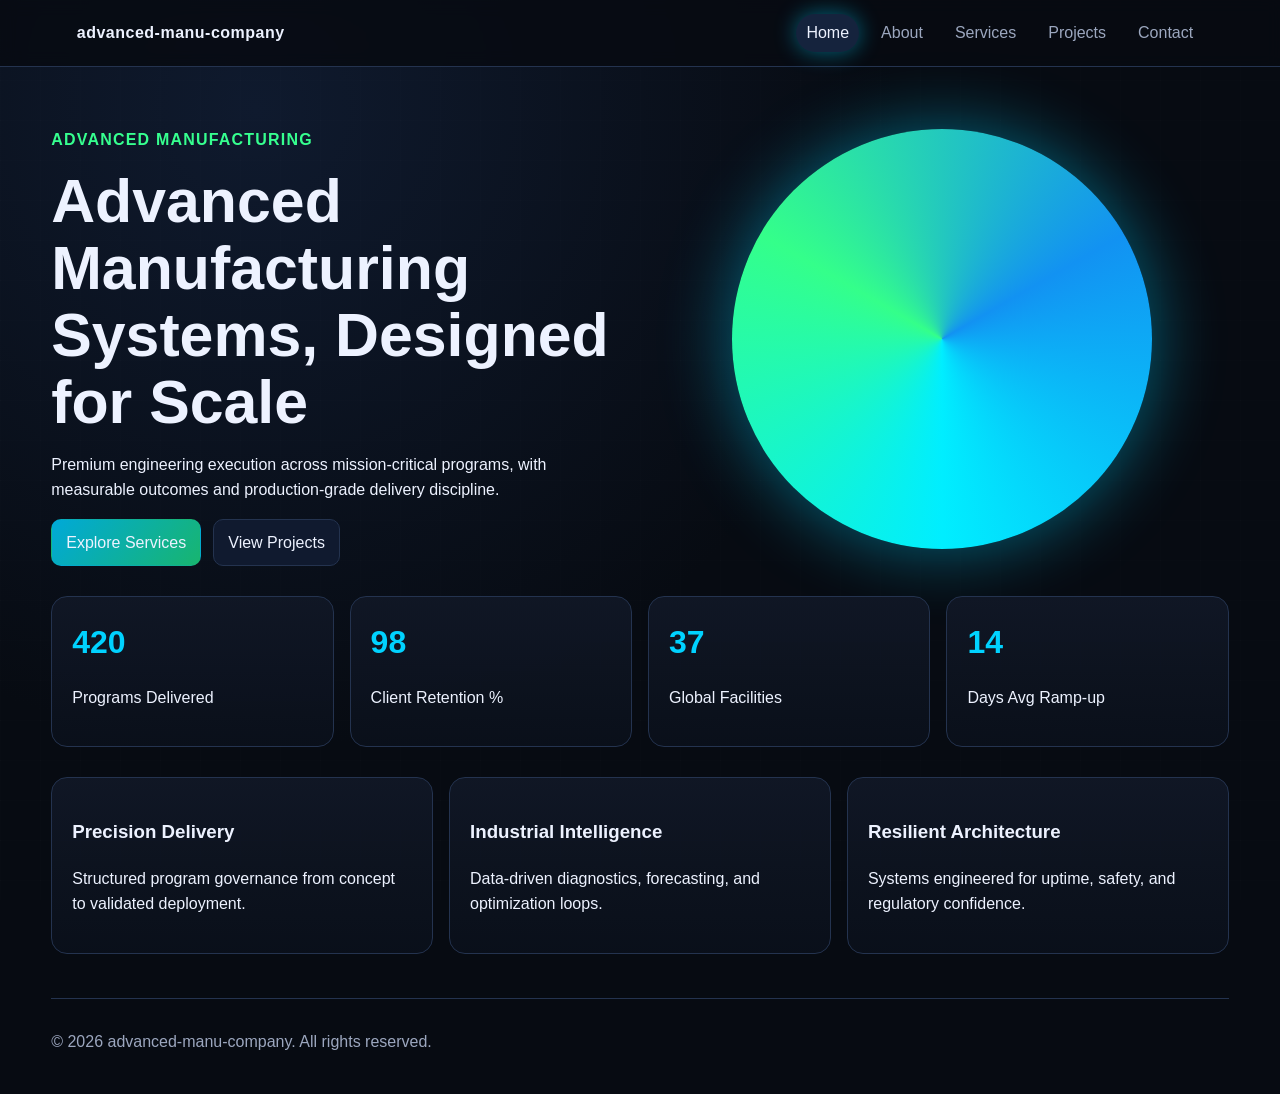
==== index.html @ 71cc9e83 "initial commit" ====
﻿<!doctype html>
<html lang="en">
<head>
    <meta charset="UTF-8">
    <meta name="viewport" content="width=device-width, initial-scale=1.0">
    <meta name="description" content="advanced-manu-company premium industrial agency website.">
    <title>advanced-manu-company | Home</title>
    <link rel="stylesheet" href="css/styles.css">
</head>
<body>
    <div class="bg-grid" aria-hidden="true"></div>
    <header class="site-header">
        <a class="logo" href="index.html">advanced-manu-company</a>
        <nav>
                <a href="index.html" class="active">Home</a>
                <a href="about.html">About</a>
                <a href="services.html">Services</a>
                <a href="projects.html">Projects</a>
                <a href="contact.html">Contact</a>
        </nav>
    </header>
    <main class="container">
        <section class="hero reveal">
            <div>
                <p class="kicker">Advanced Manufacturing</p>
                <h1>Advanced Manufacturing Systems, Designed for Scale</h1>
                <p>Premium engineering execution across mission-critical programs, with measurable outcomes and production-grade delivery discipline.</p>
                <div class="hero-actions">
                    <a class="btn btn-primary" href="services.html">Explore Services</a>
                    <a class="btn" href="projects.html">View Projects</a>
                </div>
            </div>
            <div class="hero-orb" aria-hidden="true"></div>
        </section>
        <section class="stats reveal">
            <article class="card stat-card"><h3 data-counter="420">0</h3><p>Programs Delivered</p></article>
            <article class="card stat-card"><h3 data-counter="98">0</h3><p>Client Retention %</p></article>
            <article class="card stat-card"><h3 data-counter="37">0</h3><p>Global Facilities</p></article>
            <article class="card stat-card"><h3 data-counter="14">0</h3><p>Days Avg Ramp-up</p></article>
        </section>
        <section class="grid-3 reveal">
            <article class="card"><h3>Precision Delivery</h3><p>Structured program governance from concept to validated deployment.</p></article>
            <article class="card"><h3>Industrial Intelligence</h3><p>Data-driven diagnostics, forecasting, and optimization loops.</p></article>
            <article class="card"><h3>Resilient Architecture</h3><p>Systems engineered for uptime, safety, and regulatory confidence.</p></article>
        </section>
    </main>
    <footer class="site-footer">
        <p>&copy; 2026 advanced-manu-company. All rights reserved.</p>
    </footer>
    <script src="js/script.js"></script>
</body>
</html>
---- css/styles.css ----
﻿:root {
    --bg: #070b12;
    --text: #edf2ff;
    --muted: #9ca7bf;
    --line: #24334f;
    --accent: #00d2ff;
    --accent-2: #36ff8f;
    --glow: 0 0 22px rgba(0, 210, 255, 0.45);
    --radius: 16px;
}
* { box-sizing: border-box; }
html { scroll-behavior: smooth; }
body { margin: 0; font-family: "Segoe UI", "Trebuchet MS", sans-serif; background: radial-gradient(circle at 20% 10%, #0f1a2e, var(--bg) 45%), var(--bg); color: var(--text); line-height: 1.6; }
.bg-grid { position: fixed; inset: 0; background-image: linear-gradient(rgba(255,255,255,.04) 1px, transparent 1px), linear-gradient(90deg, rgba(255,255,255,.04) 1px, transparent 1px); background-size: 40px 40px; opacity: .25; pointer-events: none; z-index: -1; }
.site-header { position: sticky; top: 0; display: flex; justify-content: space-between; align-items: center; padding: 14px 6vw; border-bottom: 1px solid var(--line); background: rgba(7, 11, 18, 0.86); backdrop-filter: blur(8px); z-index: 10; }
.logo { color: var(--text); text-decoration: none; font-weight: 700; letter-spacing: .5px; }
nav { display: flex; gap: 12px; flex-wrap: wrap; }
nav a { color: var(--muted); text-decoration: none; padding: 6px 10px; border-radius: 999px; transition: .25s ease; }
nav a:hover, nav a.active { color: var(--text); background: #15233d; box-shadow: var(--glow); }
.container { width: min(1180px, 92vw); margin: 44px auto; display: grid; gap: 30px; }
.hero, .page-hero { display: grid; grid-template-columns: repeat(2, minmax(0, 1fr)); gap: 30px; align-items: center; }
.page-hero { grid-template-columns: 1fr; }
.kicker { color: var(--accent-2); text-transform: uppercase; letter-spacing: 1.2px; font-weight: 600; }
h1 { font-size: clamp(2rem, 5vw, 3.8rem); line-height: 1.1; margin: 0 0 16px; }
h2 { font-size: clamp(1.4rem, 3vw, 2rem); margin-top: 0; }
.hero-orb { width: min(420px, 100%); aspect-ratio: 1; border-radius: 50%; margin-inline: auto; background: conic-gradient(from 180deg, #0ef, #34ff8a, #1292f2, #0ef); box-shadow: 0 0 70px rgba(0, 210, 255, .45); animation: spin 18s linear infinite; }
@keyframes spin { to { transform: rotate(360deg); } }
.hero-actions { display: flex; gap: 12px; flex-wrap: wrap; margin-top: 16px; }
.btn { border: 1px solid var(--line); color: var(--text); text-decoration: none; background: #101a2f; padding: 10px 14px; border-radius: 10px; transition: .25s ease; cursor: pointer; }
.btn:hover { transform: translateY(-2px); box-shadow: var(--glow); }
.btn-primary { background: linear-gradient(130deg, #00a9d8, #18b56f); border-color: transparent; }
.grid-3, .stats { display: grid; grid-template-columns: repeat(4, minmax(0, 1fr)); gap: 16px; }
.grid-3 { grid-template-columns: repeat(3, minmax(0, 1fr)); }
.grid-2 { display: grid; grid-template-columns: repeat(2, minmax(0, 1fr)); gap: 16px; }
.card { background: linear-gradient(180deg, rgba(17, 24, 38, 0.94), rgba(10, 16, 27, 0.96)); border: 1px solid var(--line); border-radius: var(--radius); padding: 20px; transition: .3s ease; }
.card:hover { border-color: #2f5b9a; transform: translateY(-4px); box-shadow: var(--glow); }
.stat-card h3 { font-size: 2rem; margin: 0; color: var(--accent); }
.animated-card { animation: floatCard 3.8s ease-in-out infinite alternate; }
@keyframes floatCard { from { transform: translateY(0); } to { transform: translateY(-8px); } }
.tool-section .tool-grid { display: grid; grid-template-columns: repeat(2, minmax(0, 1fr)); gap: 16px; }
#tool-form { display: grid; gap: 12px; }
#tool-form label { display: grid; gap: 6px; color: var(--muted); font-size: .95rem; }
#tool-form input { background: #0a1323; border: 1px solid var(--line); color: var(--text); border-radius: 10px; padding: 9px 11px; }
.tool-output p { min-height: 54px; }
.meter { height: 10px; border-radius: 8px; background: #1b2539; overflow: hidden; }
.meter span { display: block; width: 0; height: 100%; background: linear-gradient(90deg, var(--accent), var(--accent-2)); transition: width .45s ease; }
.contact-form input, .contact-form textarea { width: 100%; background: #0a1323; color: var(--text); border: 1px solid var(--line); border-radius: 10px; padding: 9px 11px; }
.reveal { opacity: 0; transform: translateY(18px); transition: .65s ease; }
.reveal.show { opacity: 1; transform: translateY(0); }
.site-footer { width: min(1180px, 92vw); margin: 24px auto 40px; color: var(--muted); border-top: 1px solid var(--line); padding-top: 14px; }
@media (max-width: 960px) {
    .hero, .grid-3, .grid-2, .stats, .tool-section .tool-grid { grid-template-columns: 1fr; }
    .site-header { gap: 10px; flex-direction: column; align-items: flex-start; }
}
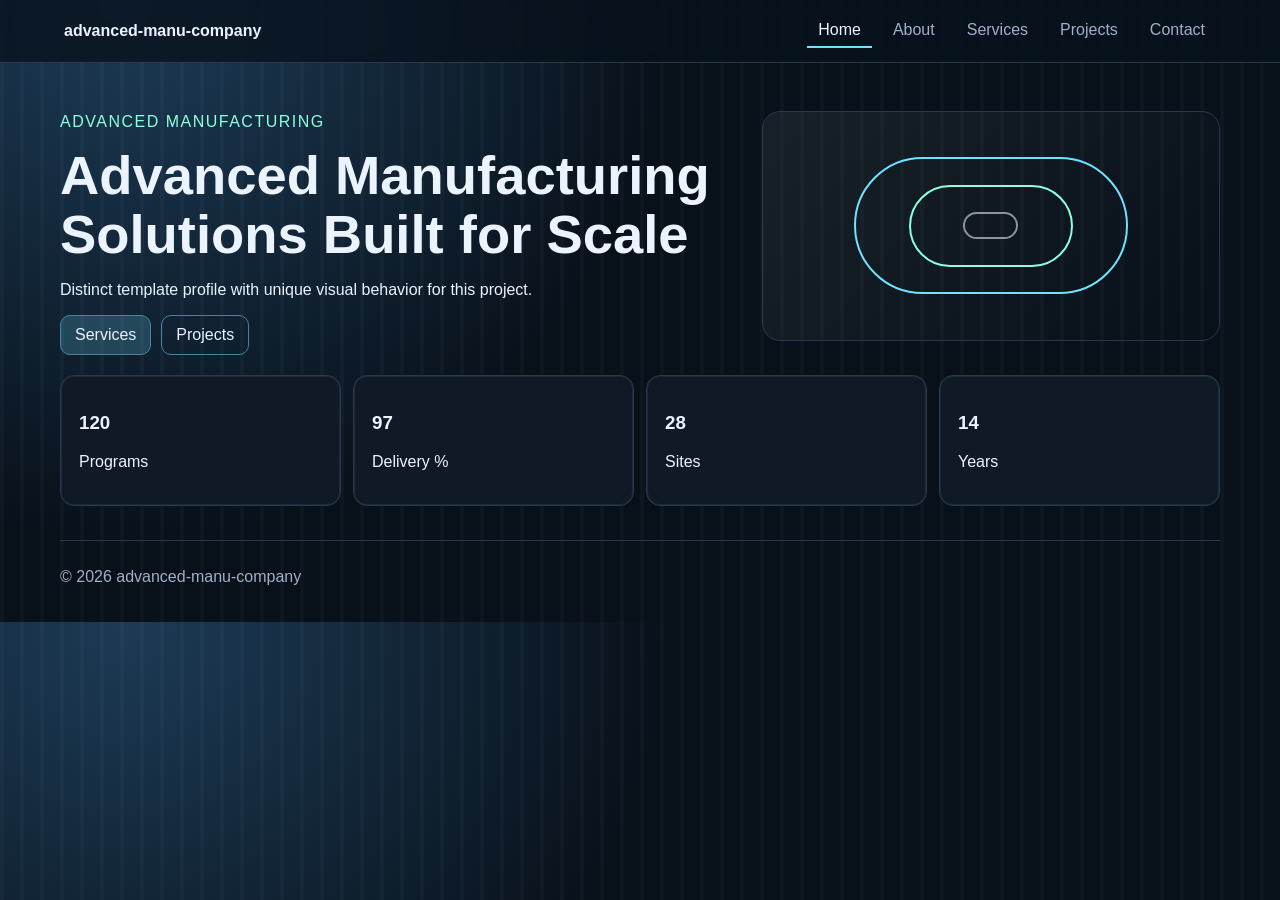
==== commit a60285a5: "made this unique" ====
--- a/index.html
+++ b/index.html
@@ -1,52 +1,2 @@
-﻿<!doctype html>
-<html lang="en">
-<head>
-    <meta charset="UTF-8">
-    <meta name="viewport" content="width=device-width, initial-scale=1.0">
-    <meta name="description" content="advanced-manu-company premium industrial agency website.">
-    <title>advanced-manu-company | Home</title>
-    <link rel="stylesheet" href="css/styles.css">
-</head>
-<body>
-    <div class="bg-grid" aria-hidden="true"></div>
-    <header class="site-header">
-        <a class="logo" href="index.html">advanced-manu-company</a>
-        <nav>
-                <a href="index.html" class="active">Home</a>
-                <a href="about.html">About</a>
-                <a href="services.html">Services</a>
-                <a href="projects.html">Projects</a>
-                <a href="contact.html">Contact</a>
-        </nav>
-    </header>
-    <main class="container">
-        <section class="hero reveal">
-            <div>
-                <p class="kicker">Advanced Manufacturing</p>
-                <h1>Advanced Manufacturing Systems, Designed for Scale</h1>
-                <p>Premium engineering execution across mission-critical programs, with measurable outcomes and production-grade delivery discipline.</p>
-                <div class="hero-actions">
-                    <a class="btn btn-primary" href="services.html">Explore Services</a>
-                    <a class="btn" href="projects.html">View Projects</a>
-                </div>
-            </div>
-            <div class="hero-orb" aria-hidden="true"></div>
-        </section>
-        <section class="stats reveal">
-            <article class="card stat-card"><h3 data-counter="420">0</h3><p>Programs Delivered</p></article>
-            <article class="card stat-card"><h3 data-counter="98">0</h3><p>Client Retention %</p></article>
-            <article class="card stat-card"><h3 data-counter="37">0</h3><p>Global Facilities</p></article>
-            <article class="card stat-card"><h3 data-counter="14">0</h3><p>Days Avg Ramp-up</p></article>
-        </section>
-        <section class="grid-3 reveal">
-            <article class="card"><h3>Precision Delivery</h3><p>Structured program governance from concept to validated deployment.</p></article>
-            <article class="card"><h3>Industrial Intelligence</h3><p>Data-driven diagnostics, forecasting, and optimization loops.</p></article>
-            <article class="card"><h3>Resilient Architecture</h3><p>Systems engineered for uptime, safety, and regulatory confidence.</p></article>
-        </section>
-    </main>
-    <footer class="site-footer">
-        <p>&copy; 2026 advanced-manu-company. All rights reserved.</p>
-    </footer>
-    <script src="js/script.js"></script>
-</body>
-</html>
+﻿<!doctype html><html lang="en"><head><meta charset="utf-8"><meta name="viewport" content="width=device-width,initial-scale=1"><title>advanced-manu-company | index.html</title><link rel="stylesheet" href="css/styles.css"></head><body class="nav-underline card-edge hero-split motif-factory btn-line"><div class="bg"></div><header><a class="logo" href="index.html">advanced-manu-company</a><nav><a href="index.html" class="active">Home</a><a href="about.html">About</a><a href="services.html">Services</a><a href="projects.html">Projects</a><a href="contact.html">Contact</a></nav></header><main>        <section class="hero reveal"><div><p class="kicker">Advanced Manufacturing</p><h1>Advanced Manufacturing Solutions Built for Scale</h1><p>Distinct template profile with unique visual behavior for this project.</p><div class="actions"><a class="btn primary" href="services.html">Services</a><a class="btn" href="projects.html">Projects</a></div></div><div class="hero-visual"><span></span><span></span><span></span></div></section>
+        <section class="stats reveal"><article class="card"><h3 data-counter="120">0</h3><p>Programs</p></article><article class="card"><h3 data-counter="97">0</h3><p>Delivery %</p></article><article class="card"><h3 data-counter="28">0</h3><p>Sites</p></article><article class="card"><h3 data-counter="14">0</h3><p>Years</p></article></section></main><footer><p>&copy; 2026 advanced-manu-company</p></footer><script src="js/script.js"></script></body></html>
--- a/css/styles.css
+++ b/css/styles.css
@@ -1,54 +1,16 @@
-﻿:root {
-    --bg: #070b12;
-    --text: #edf2ff;
-    --muted: #9ca7bf;
-    --line: #24334f;
-    --accent: #00d2ff;
-    --accent-2: #36ff8f;
-    --glow: 0 0 22px rgba(0, 210, 255, 0.45);
-    --radius: 16px;
-}
-* { box-sizing: border-box; }
-html { scroll-behavior: smooth; }
-body { margin: 0; font-family: "Segoe UI", "Trebuchet MS", sans-serif; background: radial-gradient(circle at 20% 10%, #0f1a2e, var(--bg) 45%), var(--bg); color: var(--text); line-height: 1.6; }
-.bg-grid { position: fixed; inset: 0; background-image: linear-gradient(rgba(255,255,255,.04) 1px, transparent 1px), linear-gradient(90deg, rgba(255,255,255,.04) 1px, transparent 1px); background-size: 40px 40px; opacity: .25; pointer-events: none; z-index: -1; }
-.site-header { position: sticky; top: 0; display: flex; justify-content: space-between; align-items: center; padding: 14px 6vw; border-bottom: 1px solid var(--line); background: rgba(7, 11, 18, 0.86); backdrop-filter: blur(8px); z-index: 10; }
-.logo { color: var(--text); text-decoration: none; font-weight: 700; letter-spacing: .5px; }
-nav { display: flex; gap: 12px; flex-wrap: wrap; }
-nav a { color: var(--muted); text-decoration: none; padding: 6px 10px; border-radius: 999px; transition: .25s ease; }
-nav a:hover, nav a.active { color: var(--text); background: #15233d; box-shadow: var(--glow); }
-.container { width: min(1180px, 92vw); margin: 44px auto; display: grid; gap: 30px; }
-.hero, .page-hero { display: grid; grid-template-columns: repeat(2, minmax(0, 1fr)); gap: 30px; align-items: center; }
-.page-hero { grid-template-columns: 1fr; }
-.kicker { color: var(--accent-2); text-transform: uppercase; letter-spacing: 1.2px; font-weight: 600; }
-h1 { font-size: clamp(2rem, 5vw, 3.8rem); line-height: 1.1; margin: 0 0 16px; }
-h2 { font-size: clamp(1.4rem, 3vw, 2rem); margin-top: 0; }
-.hero-orb { width: min(420px, 100%); aspect-ratio: 1; border-radius: 50%; margin-inline: auto; background: conic-gradient(from 180deg, #0ef, #34ff8a, #1292f2, #0ef); box-shadow: 0 0 70px rgba(0, 210, 255, .45); animation: spin 18s linear infinite; }
-@keyframes spin { to { transform: rotate(360deg); } }
-.hero-actions { display: flex; gap: 12px; flex-wrap: wrap; margin-top: 16px; }
-.btn { border: 1px solid var(--line); color: var(--text); text-decoration: none; background: #101a2f; padding: 10px 14px; border-radius: 10px; transition: .25s ease; cursor: pointer; }
-.btn:hover { transform: translateY(-2px); box-shadow: var(--glow); }
-.btn-primary { background: linear-gradient(130deg, #00a9d8, #18b56f); border-color: transparent; }
-.grid-3, .stats { display: grid; grid-template-columns: repeat(4, minmax(0, 1fr)); gap: 16px; }
-.grid-3 { grid-template-columns: repeat(3, minmax(0, 1fr)); }
-.grid-2 { display: grid; grid-template-columns: repeat(2, minmax(0, 1fr)); gap: 16px; }
-.card { background: linear-gradient(180deg, rgba(17, 24, 38, 0.94), rgba(10, 16, 27, 0.96)); border: 1px solid var(--line); border-radius: var(--radius); padding: 20px; transition: .3s ease; }
-.card:hover { border-color: #2f5b9a; transform: translateY(-4px); box-shadow: var(--glow); }
-.stat-card h3 { font-size: 2rem; margin: 0; color: var(--accent); }
-.animated-card { animation: floatCard 3.8s ease-in-out infinite alternate; }
-@keyframes floatCard { from { transform: translateY(0); } to { transform: translateY(-8px); } }
-.tool-section .tool-grid { display: grid; grid-template-columns: repeat(2, minmax(0, 1fr)); gap: 16px; }
-#tool-form { display: grid; gap: 12px; }
-#tool-form label { display: grid; gap: 6px; color: var(--muted); font-size: .95rem; }
-#tool-form input { background: #0a1323; border: 1px solid var(--line); color: var(--text); border-radius: 10px; padding: 9px 11px; }
-.tool-output p { min-height: 54px; }
-.meter { height: 10px; border-radius: 8px; background: #1b2539; overflow: hidden; }
-.meter span { display: block; width: 0; height: 100%; background: linear-gradient(90deg, var(--accent), var(--accent-2)); transition: width .45s ease; }
-.contact-form input, .contact-form textarea { width: 100%; background: #0a1323; color: var(--text); border: 1px solid var(--line); border-radius: 10px; padding: 9px 11px; }
-.reveal { opacity: 0; transform: translateY(18px); transition: .65s ease; }
-.reveal.show { opacity: 1; transform: translateY(0); }
-.site-footer { width: min(1180px, 92vw); margin: 24px auto 40px; color: var(--muted); border-top: 1px solid var(--line); padding-top: 14px; }
-@media (max-width: 960px) {
-    .hero, .grid-3, .grid-2, .stats, .tool-section .tool-grid { grid-template-columns: 1fr; }
-    .site-header { gap: 10px; flex-direction: column; align-items: flex-start; }
-}
+﻿:root{--a:#70e2ff;--b:#8dffdb;--bg:#081019;--g:#1c3b56;--f:'Segoe UI',sans-serif;--t:#ebf3ff;--m:#9fb1c9;--l:#263950}*{box-sizing:border-box}html{scroll-behavior:smooth}body{margin:0;font-family:var(--f);color:var(--t);background:radial-gradient(circle at 10% 0%,var(--g),var(--bg) 42%),var(--bg)}.bg{position:fixed;inset:0;opacity:.2;pointer-events:none;z-index:-1}
+body.motif-rings .bg{background:radial-gradient(circle,#fff2 1px,transparent 1px);background-size:22px 22px}body.motif-mesh .bg{background-image:linear-gradient(#fff2 1px,transparent 1px),linear-gradient(90deg,#fff2 1px,transparent 1px);background-size:34px 34px}body.motif-radar .bg{background:radial-gradient(circle at 70% 20%,#fff3,transparent 30%)}body.motif-leaf .bg{background:linear-gradient(120deg,#fff2,transparent)}body.motif-strata .bg{background:repeating-linear-gradient(160deg,#fff1,#fff1 2px,transparent 2px,transparent 18px)}body.motif-vector .bg{background:linear-gradient(45deg,#fff2 1px,transparent 1px);background-size:26px 26px}body.motif-grain .bg{background:radial-gradient(#fff2 1px,transparent 1px);background-size:14px 14px}body.motif-signal .bg{background:repeating-radial-gradient(circle at 65% 35%,#fff2 0 2px,transparent 2px 18px)}body.motif-silicon .bg{background:linear-gradient(90deg,#fff2,transparent)}body.motif-matrix .bg{background:repeating-linear-gradient(0deg,#fff2,#fff2 1px,transparent 1px,transparent 12px)}body.motif-route .bg{background:linear-gradient(130deg,#fff2,transparent)}body.motif-grid .bg{background-image:linear-gradient(#fff2 1px,transparent 1px),linear-gradient(90deg,#fff2 1px,transparent 1px);background-size:40px 40px}body.motif-beam .bg{background:linear-gradient(90deg,transparent,#fff2,transparent)}body.motif-forge .bg{background:radial-gradient(circle at 20% 20%,#fff3,transparent 32%)}body.motif-nodes .bg{background:radial-gradient(circle,#fff2 2px,transparent 2px);background-size:28px 28px}body.motif-dashboard .bg{background:linear-gradient(0deg,#fff2 2px,transparent 2px);background-size:100% 28px}body.motif-target .bg{background:repeating-radial-gradient(circle,#fff2 0 2px,transparent 2px 12px)}body.motif-orbit .bg{background:radial-gradient(circle at 30% 40%,#fff2,transparent 30%)}body.motif-arm .bg{background:linear-gradient(45deg,#fff2 2px,transparent 2px);background-size:24px 24px}body.motif-factory .bg{background:repeating-linear-gradient(90deg,#fff2,#fff2 4px,transparent 4px,transparent 20px)}
+header{position:sticky;top:0;display:flex;justify-content:space-between;align-items:center;gap:10px;padding:14px 5vw;background:#08121dcc;border-bottom:1px solid var(--l);backdrop-filter:blur(6px)}.logo{color:var(--t);text-decoration:none;font-weight:700}nav{display:flex;gap:10px;flex-wrap:wrap}nav a{color:var(--m);text-decoration:none;padding:7px 11px;transition:.2s}
+body.nav-pill nav a{border:1px solid transparent;border-radius:999px}body.nav-pill nav a:hover,body.nav-pill nav a.active{color:var(--t);border-color:var(--l);background:#17273a}
+body.nav-underline nav a{border-bottom:2px solid transparent}body.nav-underline nav a:hover,body.nav-underline nav a.active{color:var(--t);border-color:var(--a)}
+body.nav-box nav a{border:1px solid var(--l);border-radius:8px}body.nav-box nav a:hover,body.nav-box nav a.active{color:var(--t)}
+main{width:min(1160px,92vw);margin:34px auto;display:grid;gap:20px}h1{font-size:clamp(2rem,5vw,3.4rem);line-height:1.08;margin:0 0 10px}.kicker{text-transform:uppercase;letter-spacing:1.5px;color:var(--b)}
+.hero{display:grid;gap:14px;align-items:center}body.hero-split .hero{grid-template-columns:1.2fr .8fr}body.hero-stack .hero{grid-template-columns:1fr}.hero-visual{min-height:230px;border:1px solid var(--l);border-radius:18px;position:relative;overflow:hidden;background:linear-gradient(130deg,#fff1,#fff0)}.hero-visual span{position:absolute;inset:20%;border:2px solid var(--a);border-radius:999px;animation:wave 3.2s ease-in-out infinite}.hero-visual span:nth-child(2){inset:32%;border-color:var(--b);animation-delay:.4s}.hero-visual span:nth-child(3){inset:44%;border-color:#fff8;animation-delay:.8s}@keyframes wave{0%{transform:scale(.82);opacity:.9}100%{transform:scale(1.55);opacity:.08}}
+.actions{display:flex;gap:10px;flex-wrap:wrap;margin-top:10px}.btn{text-decoration:none;padding:10px 14px;border-radius:10px;cursor:pointer;transition:.2s}.btn:hover{transform:translateY(-2px)}
+body.btn-solid .btn{border:1px solid var(--l);background:#112033;color:var(--t)}body.btn-solid .btn.primary{border:none;background:linear-gradient(130deg,var(--a),var(--b));color:#021522}
+body.btn-line .btn{border:1px solid color-mix(in srgb,var(--a) 45%,var(--l));background:transparent;color:var(--t)}body.btn-line .btn.primary{background:color-mix(in srgb,var(--a) 20%,transparent)}
+.stats{display:grid;grid-template-columns:repeat(4,minmax(0,1fr));gap:12px}.cols,.tool-grid{display:grid;grid-template-columns:repeat(2,minmax(0,1fr));gap:12px}.card{padding:18px;border-radius:14px;transition:.25s}
+body.card-glow .card{background:linear-gradient(180deg,#152335,#0e1826);border:1px solid var(--l)}body.card-glow .card:hover{box-shadow:0 0 22px color-mix(in srgb,var(--a) 45%,transparent);transform:translateY(-4px)}
+body.card-soft .card{background:linear-gradient(180deg,#1a2533,#121a25);border:1px solid #fff1}body.card-soft .card:hover{transform:translateY(-3px)}
+body.card-edge .card{background:#101a27;border:1px solid var(--l);box-shadow:inset 0 0 0 1px #fff1}body.card-edge .card:hover{border-color:var(--a);transform:translateY(-3px)}
+.list{margin:0;padding-left:18px;display:grid;gap:8px}label{display:grid;gap:6px;color:var(--m)}input,textarea{width:100%;background:#0a1320;color:var(--t);border:1px solid var(--l);border-radius:8px;padding:9px}#tool-form{display:grid;gap:10px}.meter{height:10px;background:#1a283b;border-radius:7px;overflow:hidden}.meter span{display:block;height:100%;width:0;background:linear-gradient(90deg,var(--a),var(--b));transition:width .45s}.reveal{opacity:0;transform:translateY(14px);transition:.6s}.reveal.show{opacity:1;transform:none}footer{width:min(1160px,92vw);margin:18px auto 36px;padding-top:11px;border-top:1px solid var(--l);color:var(--m)}@media (max-width:900px){.hero,.stats,.cols,.tool-grid{grid-template-columns:1fr}header{flex-direction:column;align-items:flex-start}}
